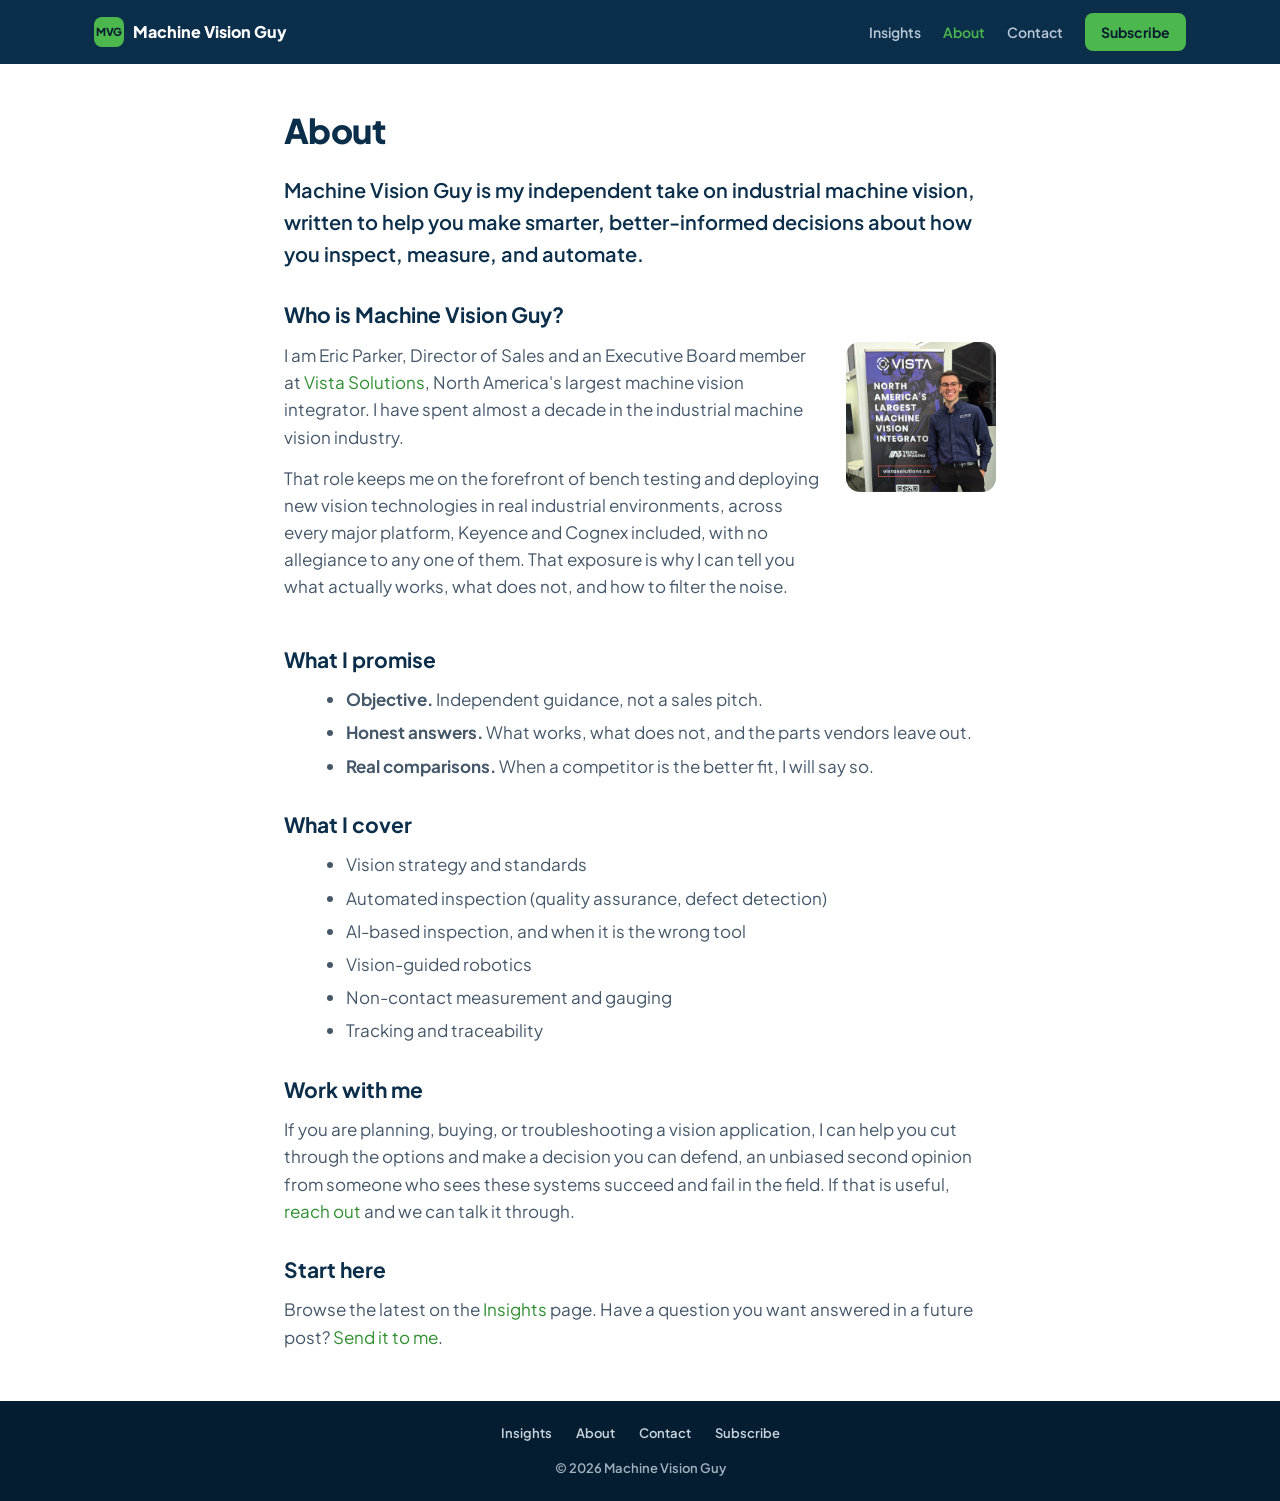
==== about.html @ 8062cccf "Initial Site Launch Uploading initial website." ====
<!DOCTYPE html>
<html lang="en">
<head>
  <meta charset="utf-8">
  <meta name="viewport" content="width=device-width, initial-scale=1">
  <title>About - Machine Vision Guy</title>
  <meta name="description" content="Independent, practical guidance on deploying industrial machine vision at scale.">
  <link rel="icon" href="assets/logo.svg">
  <link rel="preconnect" href="https://fonts.googleapis.com">
  <link rel="preconnect" href="https://fonts.gstatic.com" crossorigin>
  <link href="https://fonts.googleapis.com/css2?family=Plus+Jakarta+Sans:wght@400;500;600;700;800&display=swap" rel="stylesheet">
  <link rel="stylesheet" href="assets/style.css">
</head>
<body>

  <header class="site-header"><div class="wrap">
    <a class="brand" href="index.html"><span class="brand-mark">MVG</span><span class="brand-name">Machine Vision Guy</span></a>
    <button class="nav-toggle" id="nav-toggle" aria-label="Menu" aria-expanded="false" aria-controls="nav">&#9776;</button>
    <nav class="nav" id="nav">
      <a href="index.html">Insights</a>
      <a href="about.html" class="active">About</a>
      <a href="contact.html">Contact</a>
      <a href="subscribe.html" class="navbtn">Subscribe</a>
    </nav>
  </div></header>

  <main class="page">
    <h1>About</h1>
    <p class="lead">Machine Vision Guy is my independent take on industrial machine vision, written to help you make smarter, better-informed decisions about how you inspect, measure, and automate.</p>

    <h2>Who is Machine Vision Guy?</h2>
    <div class="bio">
      <div class="bio-text">
        <p>I am Eric Parker, Director of Sales and an Executive Board member at <a href="https://www.vistasolutions.ca" target="_blank" rel="noopener">Vista Solutions</a>, North America's largest machine vision integrator. I have spent almost a decade in the industrial machine vision industry.</p>
        <p>That role keeps me on the forefront of bench testing and deploying new vision technologies in real industrial environments, across every major platform, Keyence and Cognex included, with no allegiance to any one of them. That exposure is why I can tell you what actually works, what does not, and how to filter the noise.</p>
      </div>
      <img src="assets/eric-parker.jpg" alt="Eric Parker">
    </div>

    <h2>What I promise</h2>
    <ul>
      <li><strong>Objective.</strong> Independent guidance, not a sales pitch.</li>
      <li><strong>Honest answers.</strong> What works, what does not, and the parts vendors leave out.</li>
      <li><strong>Real comparisons.</strong> When a competitor is the better fit, I will say so.</li>
    </ul>

    <h2>What I cover</h2>
    <ul>
      <li>Vision strategy and standards</li>
      <li>Automated inspection (quality assurance, defect detection)</li>
      <li>AI-based inspection, and when it is the wrong tool</li>
      <li>Vision-guided robotics</li>
      <li>Non-contact measurement and gauging</li>
      <li>Tracking and traceability</li>
    </ul>

    <h2>Work with me</h2>
    <p>If you are planning, buying, or troubleshooting a vision application, I can help you cut through the options and make a decision you can defend, an unbiased second opinion from someone who sees these systems succeed and fail in the field. If that is useful, <a href="contact.html">reach out</a> and we can talk it through.</p>

    <h2>Start here</h2>
    <p>Browse the latest on the <a href="index.html">Insights</a> page. Have a question you want answered in a future post? <a href="contact.html">Send it to me</a>.</p>
  </main>

  <footer class="site-footer"><div class="wrap">
    <nav class="foot-nav"><a href="index.html">Insights</a><a href="about.html">About</a><a href="contact.html">Contact</a><a href="subscribe.html">Subscribe</a></nav>
    <a class="foot-copy" href="about.html">&copy; 2026 Machine Vision Guy</a>
  </div></footer>

  <script src="assets/app.js"></script>
</body>
</html>
---- assets/style.css ----
/* Machine Vision Guy — Direction C (bold modern corporate)
   Brand palette mirrored from A3. Tokens at the top control the whole site. */

:root {
  --navy:#0B2E4A;
  --navy-deep:#051D31;
  --navy-wedge:#0F3A5C;
  --green:#4CB74D;
  --green-deep:#2F8F31;
  --green-soft:#E7F4E7;
  --orange:#F48826;
  --orange-soft:#FCE6CE;
  --orange-ink:#B5610F;
  --surface:#F5F7F9;
  --band:#EAF3EA;
  --line:#E9ECEF;
  --ink:#0B2E4A;
  --body:#45586A;
  --muted:#9AA5B1;
  --maxw:1140px;
}

*{box-sizing:border-box;}
html{-webkit-text-size-adjust:100%;scroll-behavior:smooth;}
body{
  margin:0;
  min-height:100vh;
  display:flex;
  flex-direction:column;
  font-family:"Plus Jakarta Sans",-apple-system,BlinkMacSystemFont,"Segoe UI",Roboto,Helvetica,Arial,sans-serif;
  color:var(--body);
  background:#fff;
  line-height:1.6;
}
a{color:var(--green-deep);text-decoration:none;}
a:hover{text-decoration:underline;}
img{max-width:100%;display:block;}
.wrap{max-width:var(--maxw);margin:0 auto;padding:0 24px;}
[hidden]{display:none !important;}

/* ---------- Header (sticky) ---------- */
.site-header{background:var(--navy);position:sticky;top:0;z-index:100;box-shadow:0 1px 0 rgba(255,255,255,.06);}
.site-header .wrap{position:relative;display:flex;align-items:center;justify-content:space-between;height:64px;}
.brand{display:flex;align-items:center;gap:9px;}
.brand:hover{text-decoration:none;}
.brand-mark{width:30px;height:30px;border-radius:8px;background:var(--green);color:var(--navy-deep);
  display:flex;align-items:center;justify-content:center;font-weight:800;font-size:11px;letter-spacing:-.3px;}
.brand-name{color:#fff;font-weight:800;font-size:16px;}
.nav{display:flex;align-items:center;}
.nav a{color:#B9C7D6;font-size:14px;font-weight:600;margin-left:22px;}
.nav a:hover{color:#fff;text-decoration:none;}
.nav a.active{color:var(--green);}
.nav a.navbtn{background:var(--green);color:var(--navy-deep);font-weight:700;padding:8px 16px;border-radius:8px;}
.nav a.navbtn:hover{background:#43a645;color:var(--navy-deep);}
.nav-toggle{display:none;background:none;border:0;color:#fff;font-size:26px;line-height:1;cursor:pointer;padding:4px 2px;}

/* ---------- Hero (home: featured article) ---------- */
.hero{position:relative;background:var(--navy);overflow:hidden;}
.hero .wedge{position:absolute;top:0;right:0;width:46%;height:100%;background:var(--navy-wedge);
  clip-path:polygon(28% 0,100% 0,100% 100%,0 100%);}
.hero .wedge2{position:absolute;bottom:-1px;right:0;width:40%;height:8px;background:var(--green);
  clip-path:polygon(22% 0,100% 0,100% 100%,0 100%);}
.hero .wrap{position:relative;padding:52px 24px 58px;}
.hero .hc{position:relative;max-width:620px;}
.hero .eyebrow{color:var(--green);font-size:13px;font-weight:700;letter-spacing:.04em;text-transform:uppercase;}
.hero h1{color:#fff;font-size:40px;font-weight:800;line-height:1.08;letter-spacing:-.015em;margin:14px 0 14px;}
.hero .sub{color:#AFC2D0;font-size:17px;line-height:1.5;margin:0 0 24px;max-width:500px;}
.btn{display:inline-block;background:var(--green);color:var(--navy-deep);font-weight:700;font-size:15px;
  padding:12px 24px;border-radius:9px;border:0;cursor:pointer;}
.btn:hover{background:#43a645;color:var(--navy-deep);text-decoration:none;}
.btn-ghost{display:inline-block;color:#fff;font-weight:600;font-size:15px;padding:12px 16px;margin-left:4px;}
.btn-ghost:hover{color:var(--green);text-decoration:none;}

/* ---------- Tagline strip ---------- */
.strip{background:var(--surface);border-bottom:1px solid var(--line);}
.strip .wrap{padding:13px 24px;text-align:center;font-size:14px;font-weight:600;color:#5A6B7B;}

/* ---------- Filter bar (search + category picklist) ---------- */
.filter{display:flex;align-items:center;gap:12px;padding:22px 0 18px;flex-wrap:wrap;scroll-margin-top:84px;}
.cats{display:flex;flex-wrap:wrap;gap:8px;}
.chip{display:inline-block;font-size:13px;font-weight:600;padding:7px 14px;border-radius:999px;border:1px solid var(--line);
  color:var(--navy);background:#fff;cursor:pointer;line-height:1;font-family:inherit;}
.chip:hover{border-color:var(--green);}
.chip.on{background:var(--green-soft);border-color:var(--green-soft);color:var(--green-deep);}
.search{position:relative;flex:1;min-width:220px;max-width:380px;}
.search svg{position:absolute;left:12px;top:50%;transform:translateY(-50%);width:16px;height:16px;color:var(--muted);}
.search input{width:100%;height:42px;border:1px solid var(--line);border-radius:10px;padding:0 12px 0 36px;
  font-family:inherit;font-size:14px;color:var(--navy);background:#fff;}
.search input:focus{outline:none;border-color:var(--green);box-shadow:0 0 0 3px rgba(76,183,77,.15);}
.dropdown{position:relative;}
.dd-btn{display:inline-flex;align-items:center;gap:8px;height:42px;padding:0 16px;border:1px solid var(--line);
  border-radius:10px;background:#fff;color:var(--navy);font-family:inherit;font-size:14px;font-weight:600;cursor:pointer;}
.dd-btn:hover{border-color:var(--green);}
.dd-btn .caret{font-size:11px;color:var(--muted);}
.dd-count{background:var(--green);color:var(--navy-deep);font-size:11px;font-weight:700;border-radius:999px;padding:1px 8px;}
.dd-panel{position:absolute;top:48px;right:0;z-index:60;background:#fff;border:1px solid var(--line);border-radius:12px;
  box-shadow:0 12px 28px rgba(11,46,74,.14);padding:8px;min-width:270px;}
.dd-panel label{display:flex;align-items:center;gap:10px;padding:9px 10px;border-radius:8px;
  font-size:14px;color:var(--navy);font-weight:500;cursor:pointer;}
.dd-panel label:hover{background:var(--surface);}
.dd-panel input{width:16px;height:16px;accent-color:var(--green);margin:0;}

/* ---------- Card grid ---------- */
.grid{display:flex;flex-wrap:wrap;margin:0 -9px 10px;}
.card{width:33.333%;padding:0 9px 18px;}
.card-inner{border:1px solid var(--line);border-radius:14px;overflow:hidden;background:#fff;height:100%;
  transition:box-shadow .15s ease,transform .15s ease;}
.card:hover .card-inner{box-shadow:0 10px 24px rgba(11,46,74,.10);transform:translateY(-2px);}
.card a{color:inherit;}
.card a:hover{text-decoration:none;}
.ph{height:120px;background:var(--band);display:flex;align-items:center;justify-content:center;
  color:#A9C3AC;font-size:12px;font-weight:600;}
.ph img{width:100%;height:100%;object-fit:cover;}
.card-body{padding:15px 17px;}
.pill{display:inline-block;background:var(--green-soft);color:var(--green-deep);font-size:11px;font-weight:700;
  padding:3px 11px;border-radius:999px;margin:0 6px 6px 0;}
.pill.feat{background:var(--orange-soft);color:var(--orange-ink);}
.card h3{font-size:16px;font-weight:700;line-height:1.3;color:var(--navy);margin:10px 0 6px;}
.card .date{font-size:12px;color:var(--muted);font-weight:600;}
.is-hidden{display:none !important;}
.empty-note{font-size:14px;color:var(--muted);padding:4px 0 20px;}

/* ---------- Newsletter band ---------- */
.news{background:var(--navy);border-radius:16px;padding:26px 28px;margin:14px 0 34px;
  display:flex;align-items:center;justify-content:space-between;gap:16px;flex-wrap:wrap;}
.news h3{color:#fff;font-size:20px;font-weight:800;margin:0 0 3px;}
.news p{color:#AFC2D0;font-size:14px;margin:0;}

/* ---------- Article page ---------- */
.article{max-width:760px;margin:30px auto;padding:0 24px;}
.article .back{font-size:14px;font-weight:600;}
.article .pill{margin-bottom:12px;}
.article h1{font-size:36px;font-weight:800;line-height:1.12;letter-spacing:-.015em;color:var(--navy);margin:14px 0 10px;}
.article .meta{font-size:14px;color:var(--muted);font-weight:600;margin-bottom:22px;}
.article .content{font-size:17px;color:var(--body);}
.article .content h2{font-size:23px;font-weight:800;color:var(--navy);margin:34px 0 10px;}
.article .content h3{font-size:19px;font-weight:700;color:var(--navy);margin:24px 0 8px;}
.article .content p{margin:0 0 16px;}
.article .content ul,.article .content ol{margin:0 0 16px 22px;}
.article .content li{margin:6px 0;}
.article .content blockquote{margin:22px 0;padding:14px 20px;border-left:4px solid var(--green);
  background:var(--surface);color:var(--navy);border-radius:0 10px 10px 0;font-weight:600;}
.article .content img{border-radius:12px;margin:18px 0;}
.article .content figure{margin:22px 0;}
.article .content figure img{border:1px solid var(--line);border-radius:12px;}
.article .content figcaption{font-size:12px;color:var(--muted);margin-top:8px;text-align:center;}
.article .content table{width:100%;border-collapse:collapse;margin:20px 0;font-size:15px;}
.article .content th,.article .content td{border:1px solid var(--line);padding:10px 12px;text-align:left;vertical-align:top;}
.article .content thead th{background:var(--surface);color:var(--navy);font-weight:700;}
.article .content tbody td:first-child{font-weight:700;color:var(--navy);}
.disclosure{margin-top:30px;padding:14px 18px;background:var(--surface);border-radius:10px;
  font-size:13px;color:#5A6B7B;}

/* ---------- Simple page (about/contact) ---------- */
.page{max-width:760px;margin:34px auto;padding:0 24px;}
.page h1{font-size:34px;font-weight:800;letter-spacing:-.015em;color:var(--navy);margin:6px 0 16px;}
.page h2{font-size:21px;font-weight:700;color:var(--navy);margin:28px 0 10px;}
.page p{font-size:17px;margin:0 0 16px;}
.page ul{margin:0 0 16px 22px;}
.page li{margin:6px 0;font-size:17px;}
.page .lead{font-size:20px;color:var(--navy);font-weight:600;}
.bio{display:flex;gap:22px;align-items:flex-start;margin:6px 0 8px;}
.bio img{width:150px;height:150px;object-fit:cover;border-radius:14px;flex:0 0 150px;}
.bio .bio-text p{margin:0 0 14px;}
@media(max-width:600px){.bio{flex-direction:column;}.bio img{width:130px;height:130px;flex-basis:auto;}}
.form-embed{border:1px dashed var(--line);border-radius:12px;background:var(--surface);
  padding:26px;color:var(--muted);font-size:14px;text-align:center;margin:18px 0;max-width:540px;}
.form{max-width:540px;margin:4px 0 8px;}
.form .field{margin-bottom:14px;}
.form label{display:block;font-size:14px;font-weight:600;color:var(--navy);margin-bottom:6px;}
.form .opt{color:var(--muted);font-weight:500;}
.form input,.form textarea{width:100%;border:1px solid var(--line);border-radius:10px;padding:11px 13px;
  font-family:inherit;font-size:15px;color:var(--navy);background:#fff;}
.form input:focus,.form textarea:focus{outline:none;border-color:var(--green);box-shadow:0 0 0 3px rgba(76,183,77,.15);}
.form .hp{position:absolute;left:-9999px;width:1px;height:1px;overflow:hidden;}
.notice{border-radius:10px;padding:14px 16px;font-size:15px;font-weight:600;margin:0 0 16px;display:none;}
.notice.ok{background:var(--green-soft);color:var(--green-deep);}
.notice.err{background:#FCEBEB;color:#A32D2D;}
.notice.show{display:block;}

/* ---------- Footer ---------- */
.site-footer{background:var(--navy-deep);margin-top:auto;}
.site-footer .wrap{padding:22px 24px;text-align:center;}
.site-footer .foot-nav{display:flex;flex-wrap:wrap;justify-content:center;margin-bottom:10px;}
.site-footer .foot-nav a{margin:0 12px;}
.site-footer a{color:#C9D5DE;font-size:13px;font-weight:600;}
.site-footer a:hover{color:#fff;text-decoration:none;}
.site-footer .foot-copy{color:#9FB0BF;}

/* ---------- Responsive ---------- */
@media(max-width:860px){
  .card{width:50%;}
}
@media(max-width:820px){
  .nav-toggle{display:block;}
  .nav{display:none;position:absolute;top:64px;left:0;right:0;background:var(--navy);
    flex-direction:column;align-items:flex-start;padding:8px 24px 16px;box-shadow:0 10px 22px rgba(0,0,0,.2);}
  .nav.open{display:flex;}
  .nav a{margin:9px 0;font-size:16px;}
  .nav a.navbtn{margin-top:8px;}
  .filter{flex-direction:column;align-items:stretch;}
  .search{max-width:none;}
  .dropdown{width:100%;}
  .dd-btn{width:100%;justify-content:space-between;}
  .dd-panel{left:0;right:0;min-width:0;}
}
@media(max-width:600px){
  .hero .wedge,.hero .wedge2{display:none;}
  .hero h1{font-size:28px;}
  .card{width:100%;}
  .article h1{font-size:28px;}
  .news{flex-direction:column;align-items:flex-start;}
}
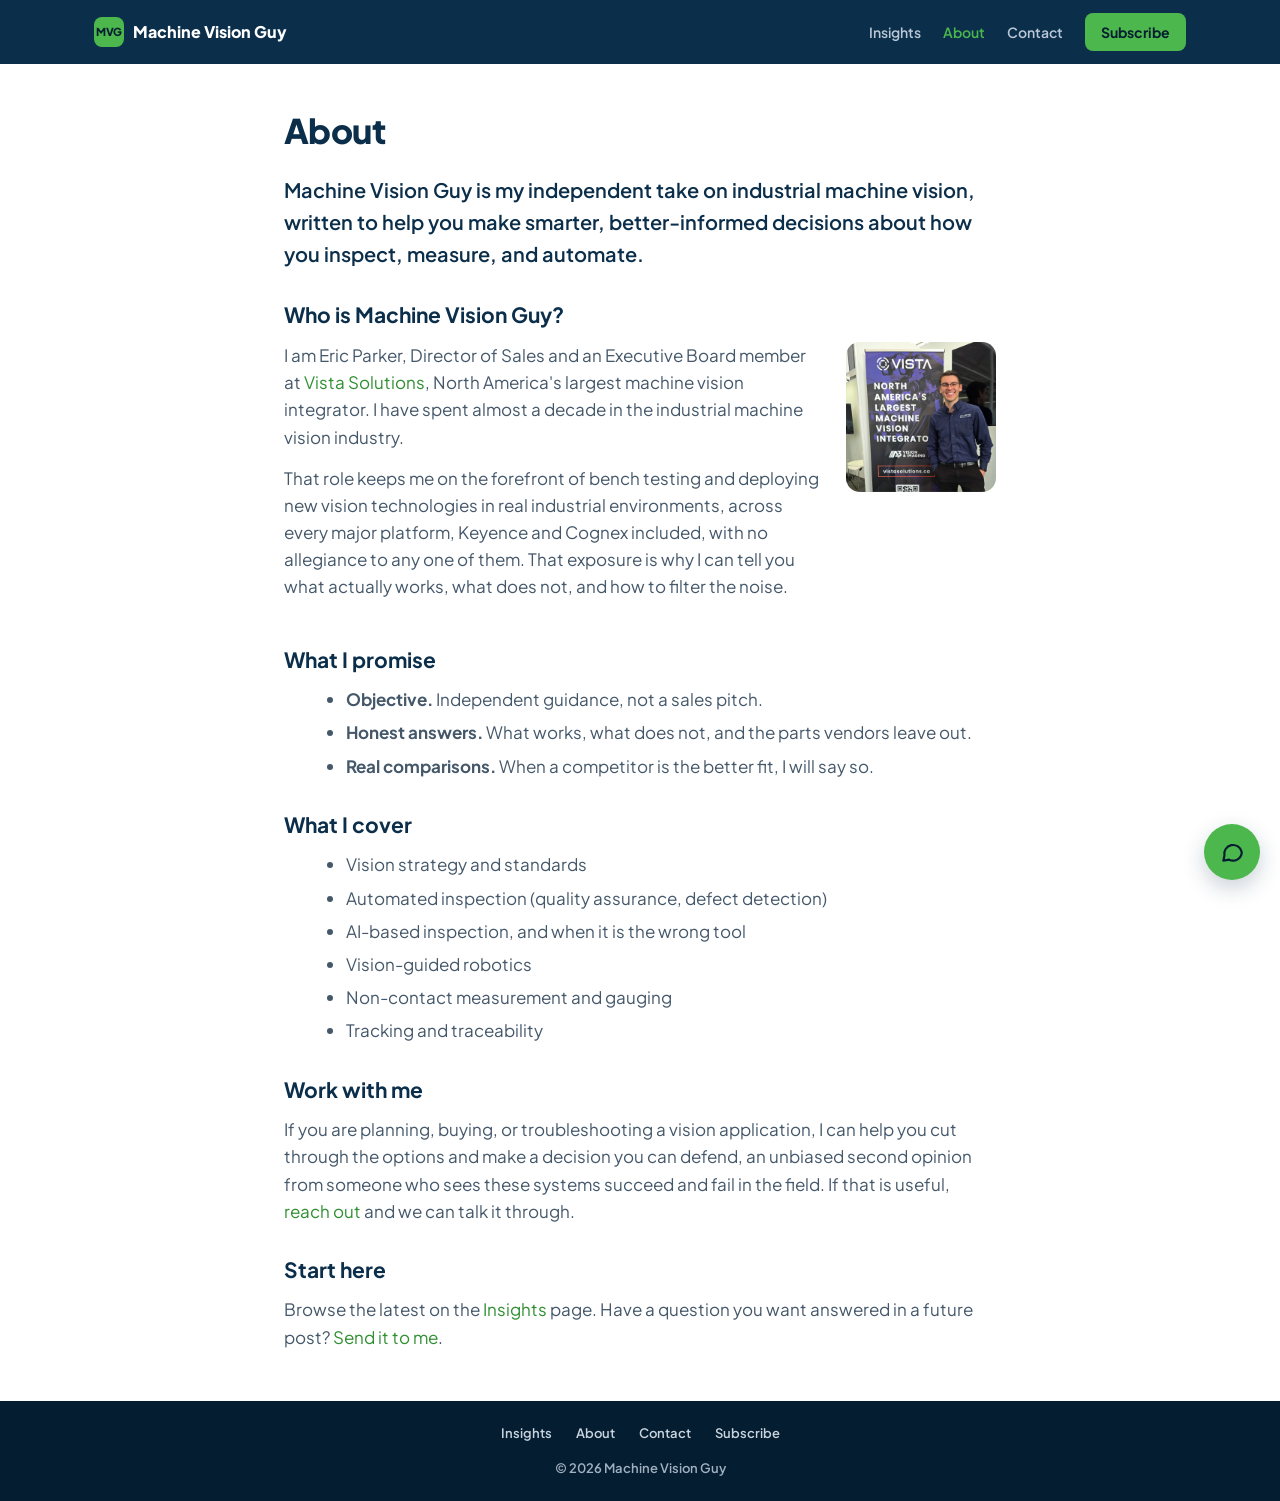
==== commit 5d5cd746: "Added Chatbot and Webform Submissions Added chatbot and webform for chatbot and Contact page" ====
--- a/about.html
+++ b/about.html
@@ -67,5 +67,6 @@
   </div></footer>
 
   <script src="assets/app.js"></script>
+  <script src="assets/concierge.js"></script>
 </body>
 </html>
--- a/assets/style.css
+++ b/assets/style.css
@@ -211,3 +211,69 @@
   .article h1{font-size:28px;}
   .news{flex-direction:column;align-items:flex-start;}
 }
+
+/* ---------- Concierge chat (assets/concierge.js) ---------- */
+@view-transition{navigation:auto;}
+::view-transition-old(root),::view-transition-new(root){animation-duration:.15s;}
+@media(prefers-reduced-motion:reduce){@view-transition{navigation:none;}}
+.mvgc{position:fixed;right:20px;bottom:20px;z-index:200;display:flex;flex-direction:column;align-items:flex-end;gap:12px;
+  font-family:inherit;view-transition-name:mvg-concierge;}
+.mvgc-fab{width:56px;height:56px;border-radius:50%;border:0;background:var(--green);color:var(--navy-deep);cursor:pointer;
+  display:flex;align-items:center;justify-content:center;box-shadow:0 8px 22px rgba(11,46,74,.22);}
+.mvgc-fab:hover{background:#43a645;}
+.mvgc-fab svg{width:26px;height:26px;}
+.mvgc-teaser{position:relative;width:250px;background:#fff;border:1px solid var(--line);border-radius:14px;padding:14px 34px 14px 16px;
+  font-size:14px;line-height:1.5;color:var(--body);cursor:pointer;box-shadow:0 12px 28px rgba(11,46,74,.14);}
+.mvgc-teaser strong{display:block;color:var(--navy);font-weight:700;margin-bottom:3px;}
+.mvgc-teaser-x{position:absolute;top:8px;right:8px;width:24px;height:24px;border:0;background:none;color:var(--muted);cursor:pointer;padding:3px;}
+.mvgc-teaser-x svg{width:18px;height:18px;}
+.mvgc-panel{width:380px;height:560px;max-height:calc(100vh - 110px);background:#fff;border:1px solid var(--line);border-radius:16px;
+  display:flex;flex-direction:column;overflow:hidden;box-shadow:0 18px 40px rgba(11,46,74,.18);}
+.mvgc-head{display:flex;align-items:center;gap:10px;background:var(--navy);padding:12px 14px;}
+.mvgc-head strong{color:#fff;font-size:15px;font-weight:700;}
+.mvgc-min{margin-left:auto;width:30px;height:30px;border:0;background:none;color:#B9C7D6;cursor:pointer;padding:4px;}
+.mvgc-min:hover{color:#fff;}
+.mvgc-min svg{width:20px;height:20px;}
+.mvgc-log{flex:1;overflow-y:auto;padding:16px 14px;display:flex;flex-direction:column;gap:10px;font-size:14px;line-height:1.55;}
+.mvgc-msg{max-width:88%;border-radius:14px;padding:10px 13px;}
+.mvgc-msg p{margin:0 0 8px;}
+.mvgc-msg p:last-child{margin-bottom:0;}
+.mvgc-bot{background:var(--surface);color:var(--navy);border-bottom-left-radius:4px;align-self:flex-start;}
+.mvgc-user{background:var(--green-soft);color:var(--green-deep);font-weight:600;border-bottom-right-radius:4px;align-self:flex-end;max-width:80%;}
+.mvgc-chips{display:flex;flex-wrap:wrap;gap:6px;margin-top:10px;}
+.mvgc-chips .chip{font-size:12px;padding:6px 11px;}
+.mvgc-cards{display:flex;flex-direction:column;gap:6px;margin-top:10px;}
+.mvgc-card{display:block;background:#fff;border:1px solid var(--line);border-radius:10px;padding:9px 11px;color:inherit;}
+.mvgc-card:hover{border-color:var(--green);text-decoration:none;}
+.mvgc-card .pill{font-size:10px;padding:2px 8px;margin:0 4px 4px 0;}
+.mvgc-card b{display:block;color:var(--navy);font-weight:700;font-size:13px;line-height:1.35;}
+.mvgc-talk{display:block;margin-top:10px;border:0;background:none;padding:0;color:var(--green-deep);font-family:inherit;font-size:13px;font-weight:700;cursor:pointer;text-align:left;}
+.mvgc-talk:hover{text-decoration:underline;}
+.mvgc-form{display:flex;flex-direction:column;gap:8px;margin-top:10px;}
+.mvgc-form input,.mvgc-form textarea{width:100%;border:1px solid var(--line);border-radius:9px;padding:9px 11px;font-family:inherit;font-size:14px;color:var(--navy);background:#fff;}
+.mvgc-form input:focus,.mvgc-form textarea:focus{outline:none;border-color:var(--green);box-shadow:0 0 0 3px rgba(76,183,77,.15);}
+.mvgc-form .btn{font-size:14px;padding:10px 16px;align-self:flex-start;}
+.mvgc-hp{position:absolute;left:-9999px;width:1px;height:1px;}
+.mvgc-ok{color:var(--green-deep);font-weight:600;}
+.mvgc-err{color:#A32D2D;font-size:13px;margin:0;}
+.mvgc-typing{display:flex;gap:4px;padding:14px 13px;}
+.mvgc-typing i{width:7px;height:7px;border-radius:50%;background:var(--muted);animation:mvgc-dot 1s infinite ease-in-out;}
+.mvgc-typing i:nth-child(2){animation-delay:.15s;}
+.mvgc-typing i:nth-child(3){animation-delay:.3s;}
+@keyframes mvgc-dot{0%,80%,100%{opacity:.3;}40%{opacity:1;}}
+.mvgc-input{display:flex;gap:8px;padding:12px 14px;border-top:1px solid var(--line);}
+.mvgc-input input{flex:1;min-width:0;height:42px;border:1px solid var(--line);border-radius:10px;padding:0 12px;font-family:inherit;font-size:14px;color:var(--navy);}
+.mvgc-input input:focus{outline:none;border-color:var(--green);box-shadow:0 0 0 3px rgba(76,183,77,.15);}
+.mvgc-input button{width:42px;height:42px;flex:0 0 42px;border:0;border-radius:10px;background:var(--green);color:var(--navy-deep);cursor:pointer;
+  display:flex;align-items:center;justify-content:center;}
+.mvgc-input button:hover{background:#43a645;}
+.mvgc-input button svg{width:20px;height:20px;}
+.mvgc-sr{position:absolute;width:1px;height:1px;overflow:hidden;clip:rect(0 0 0 0);}
+.mvgc-ts{position:absolute;bottom:0;left:0;}
+@media(max-width:600px){
+  .mvgc{right:14px;bottom:14px;}
+  .mvgc-teaser{width:220px;font-size:13px;}
+  .mvgc.is-open{left:0;right:0;top:0;bottom:0;gap:0;}
+  .mvgc.is-open .mvgc-panel{width:100%;height:100%;max-height:none;border-radius:0;border:0;}
+  .mvgc.is-open .mvgc-fab{display:none;}
+}
